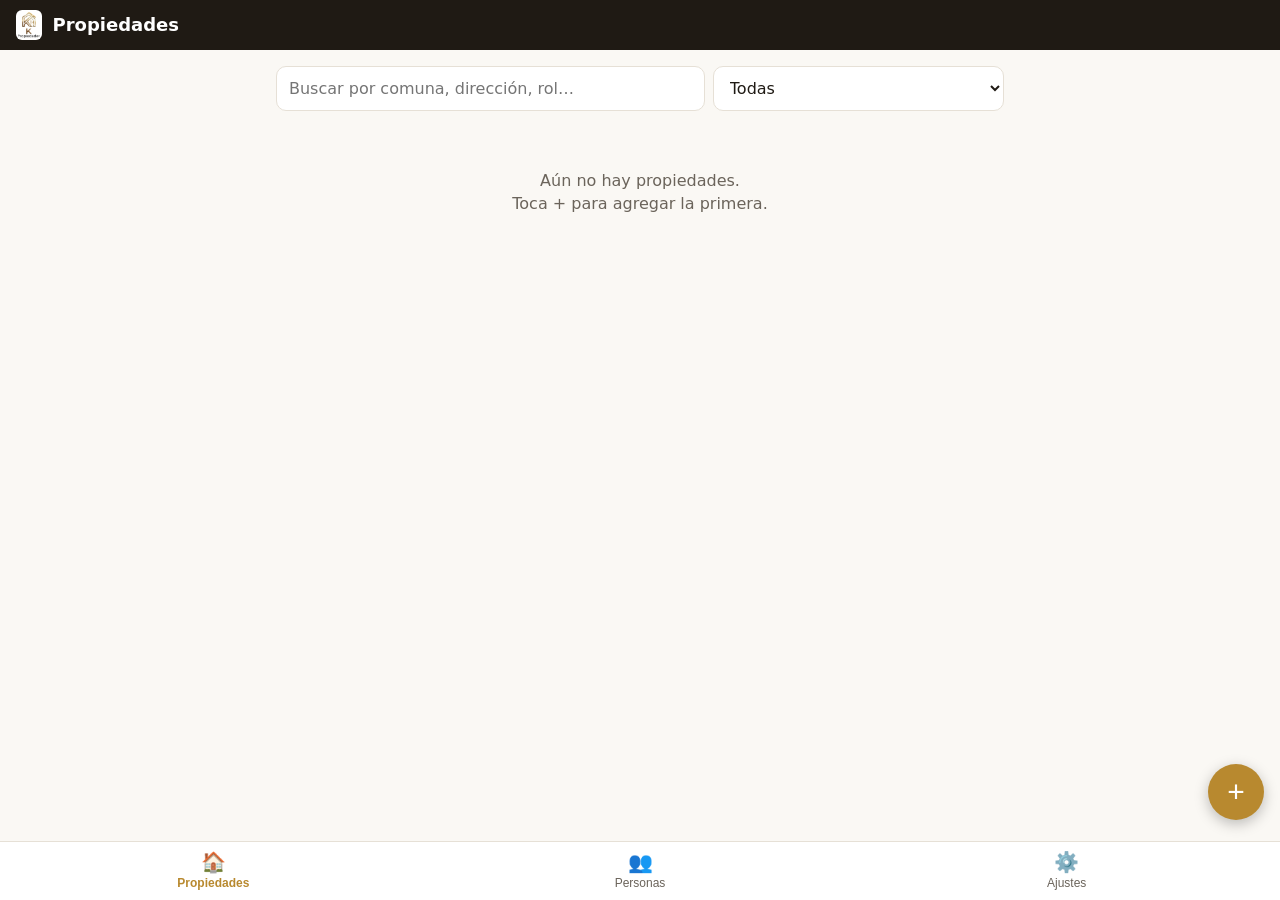
==== index.html @ ad6796ce "Primera versión de la app K Propiedades (PWA) Propiedades, personas, fotos con marca de agua automát" ====
<!doctype html>
<html lang="es-CL">
<head>
  <meta charset="utf-8">
  <meta name="viewport" content="width=device-width, initial-scale=1, viewport-fit=cover">
  <meta name="theme-color" content="#1f1a14">
  <title>K Propiedades</title>
  <link rel="manifest" href="manifest.webmanifest">
  <link rel="icon" href="icons/icon-192.png">
  <link rel="apple-touch-icon" href="icons/icon-192.png">
  <link rel="stylesheet" href="styles.css">
</head>
<body>
  <header class="top">
    <button id="atras" class="icon-btn" aria-label="Volver" hidden>‹</button>
    <img src="logo.png" alt="" class="top-logo">
    <h1 id="titulo">Propiedades</h1>
  </header>
  <main id="vista"></main>
  <nav class="tabs">
    <button data-tab="propiedades" class="activo">🏠<span>Propiedades</span></button>
    <button data-tab="personas">👥<span>Personas</span></button>
    <button data-tab="ajustes">⚙️<span>Ajustes</span></button>
  </nav>
  <div id="aviso" class="aviso" hidden></div>
  <script src="app.js"></script>
</body>
</html>
---- styles.css ----
:root {
  --oro: #b8892f; --oro-2: #8f6a22; --oro-claro: #f6eedc;
  --tinta: #1f1a14; --gris: #6b645b; --linea: #e6e0d6;
  --fondo: #faf8f4; --tarjeta: #ffffff; --peligro: #b3261e;
}
@media (prefers-color-scheme: dark) {
  :root { --tinta: #f2ede4; --gris: #b3aa9d; --linea: #3a342c; --fondo: #15120e; --tarjeta: #221d17; --oro-claro: #3a2f1c; }
}
* { box-sizing: border-box; }
html, body { margin: 0; }
body {
  font: 16px/1.45 system-ui, -apple-system, "Segoe UI", Roboto, sans-serif;
  background: var(--fondo); color: var(--tinta);
  padding-bottom: calc(68px + env(safe-area-inset-bottom));
}
.top {
  position: sticky; top: 0; z-index: 5; display: flex; align-items: center; gap: 10px;
  padding: 10px 16px; padding-top: calc(10px + env(safe-area-inset-top));
  background: #1f1a14; color: #fff;
}
.top h1 { font-size: 18px; margin: 0; font-weight: 600; flex: 1; white-space: nowrap; overflow: hidden; text-overflow: ellipsis; }
.top-logo { height: 30px; background: #fff; border-radius: 6px; padding: 2px; }
.icon-btn { background: none; border: 0; color: #fff; font-size: 30px; line-height: 1; padding: 0 6px 4px 0; }
main { padding: 16px; max-width: 760px; margin: 0 auto; }
.tabs {
  position: fixed; bottom: 0; left: 0; right: 0; display: flex; z-index: 5;
  background: var(--tarjeta); border-top: 1px solid var(--linea); padding-bottom: env(safe-area-inset-bottom);
}
.tabs button {
  flex: 1; border: 0; background: none; padding: 8px 0 10px; font-size: 20px; color: var(--gris);
  display: flex; flex-direction: column; align-items: center; gap: 2px;
}
.tabs button span { font-size: 12px; }
.tabs button.activo { color: var(--oro); font-weight: 600; }
.barra { display: flex; gap: 8px; margin-bottom: 12px; }
input, select, textarea {
  width: 100%; font: inherit; color: var(--tinta); background: var(--tarjeta);
  border: 1px solid var(--linea); border-radius: 10px; padding: 10px 12px;
}
textarea { min-height: 80px; resize: vertical; }
label { display: block; font-size: 13px; color: var(--gris); margin: 12px 0 4px; }
.fila { display: grid; grid-template-columns: 1fr 1fr; gap: 0 10px; }
.btn {
  display: inline-flex; align-items: center; justify-content: center; gap: 6px;
  font: inherit; font-weight: 600; border: 0; border-radius: 10px; padding: 11px 16px;
  background: var(--oro); color: #fff; text-decoration: none; cursor: pointer;
}
.btn.sec { background: var(--oro-claro); color: var(--tinta); }
.btn.peligro { background: none; color: var(--peligro); border: 1px solid var(--peligro); }
.btn.ancho { width: 100%; margin-top: 10px; }
.btn.chico { padding: 7px 12px; font-size: 14px; }
.lista { display: flex; flex-direction: column; gap: 10px; }
.tarjeta {
  background: var(--tarjeta); border: 1px solid var(--linea); border-radius: 14px; overflow: hidden;
  display: flex; gap: 12px; padding: 10px; text-align: left; font: inherit; color: inherit; width: 100%;
}
.tarjeta img, .tarjeta .sinfoto {
  width: 84px; height: 84px; border-radius: 10px; object-fit: cover; flex: none;
  background: var(--oro-claro); display: grid; place-items: center; font-size: 30px;
}
.tarjeta .info { min-width: 0; flex: 1; }
.tarjeta h3 { margin: 0 0 2px; font-size: 16px; }
.sub { color: var(--gris); font-size: 14px; }
.chip { display: inline-block; font-size: 12px; padding: 2px 8px; border-radius: 99px; background: var(--oro-claro); margin: 4px 4px 0 0; }
.chip.oro { background: var(--oro); color: #fff; }
.seccion { background: var(--tarjeta); border: 1px solid var(--linea); border-radius: 14px; padding: 14px; margin-bottom: 14px; }
.seccion h2 { font-size: 16px; margin: 0 0 8px; display: flex; justify-content: space-between; align-items: center; gap: 8px; }
.datos { display: grid; grid-template-columns: auto 1fr; gap: 4px 12px; font-size: 15px; }
.datos dt { color: var(--gris); }
.datos dd { margin: 0; }
.galeria { display: grid; grid-template-columns: repeat(3, 1fr); gap: 6px; }
.galeria .item { position: relative; aspect-ratio: 3/4; border-radius: 8px; overflow: hidden; background: #000; }
.galeria img, .galeria video { width: 100%; height: 100%; object-fit: cover; display: block; }
.galeria .marca { position: absolute; left: 4px; top: 4px; font-size: 10px; background: rgba(0,0,0,.6); color: #fff; padding: 1px 5px; border-radius: 4px; }
.galeria .sel { position: absolute; right: 4px; top: 4px; width: 24px; height: 24px; accent-color: var(--oro); }
.docs { list-style: none; padding: 0; margin: 0; }
.docs li { display: flex; align-items: center; gap: 8px; padding: 8px 0; border-top: 1px solid var(--linea); }
.docs li:first-child { border-top: 0; }
.docs .nom { flex: 1; min-width: 0; overflow: hidden; text-overflow: ellipsis; white-space: nowrap; }
.vacio { color: var(--gris); text-align: center; padding: 30px 10px; }
.acciones { display: flex; flex-wrap: wrap; gap: 8px; }
.fab {
  position: fixed; right: 16px; bottom: calc(80px + env(safe-area-inset-bottom)); z-index: 4;
  width: 56px; height: 56px; border-radius: 50%; border: 0; background: var(--oro); color: #fff;
  font-size: 30px; box-shadow: 0 4px 14px rgba(0,0,0,.25);
}
.aviso {
  position: fixed; left: 16px; right: 16px; bottom: calc(84px + env(safe-area-inset-bottom)); z-index: 9;
  background: var(--tinta); color: var(--fondo); padding: 12px 14px; border-radius: 10px; text-align: center;
}
.visor { position: fixed; inset: 0; background: rgba(0,0,0,.92); z-index: 20; display: flex; flex-direction: column; }
.visor .cuerpo { flex: 1; display: grid; place-items: center; min-height: 0; }
.visor img, .visor video { max-width: 100%; max-height: 100%; }
.visor .pie { display: flex; gap: 8px; padding: 12px 16px calc(12px + env(safe-area-inset-bottom)); flex-wrap: wrap; }
.visor .pie .btn { flex: 1; }
.check { display: flex; align-items: center; gap: 8px; margin-top: 12px; font-size: 15px; color: var(--tinta); }
.check input { width: 20px; height: 20px; accent-color: var(--oro); }
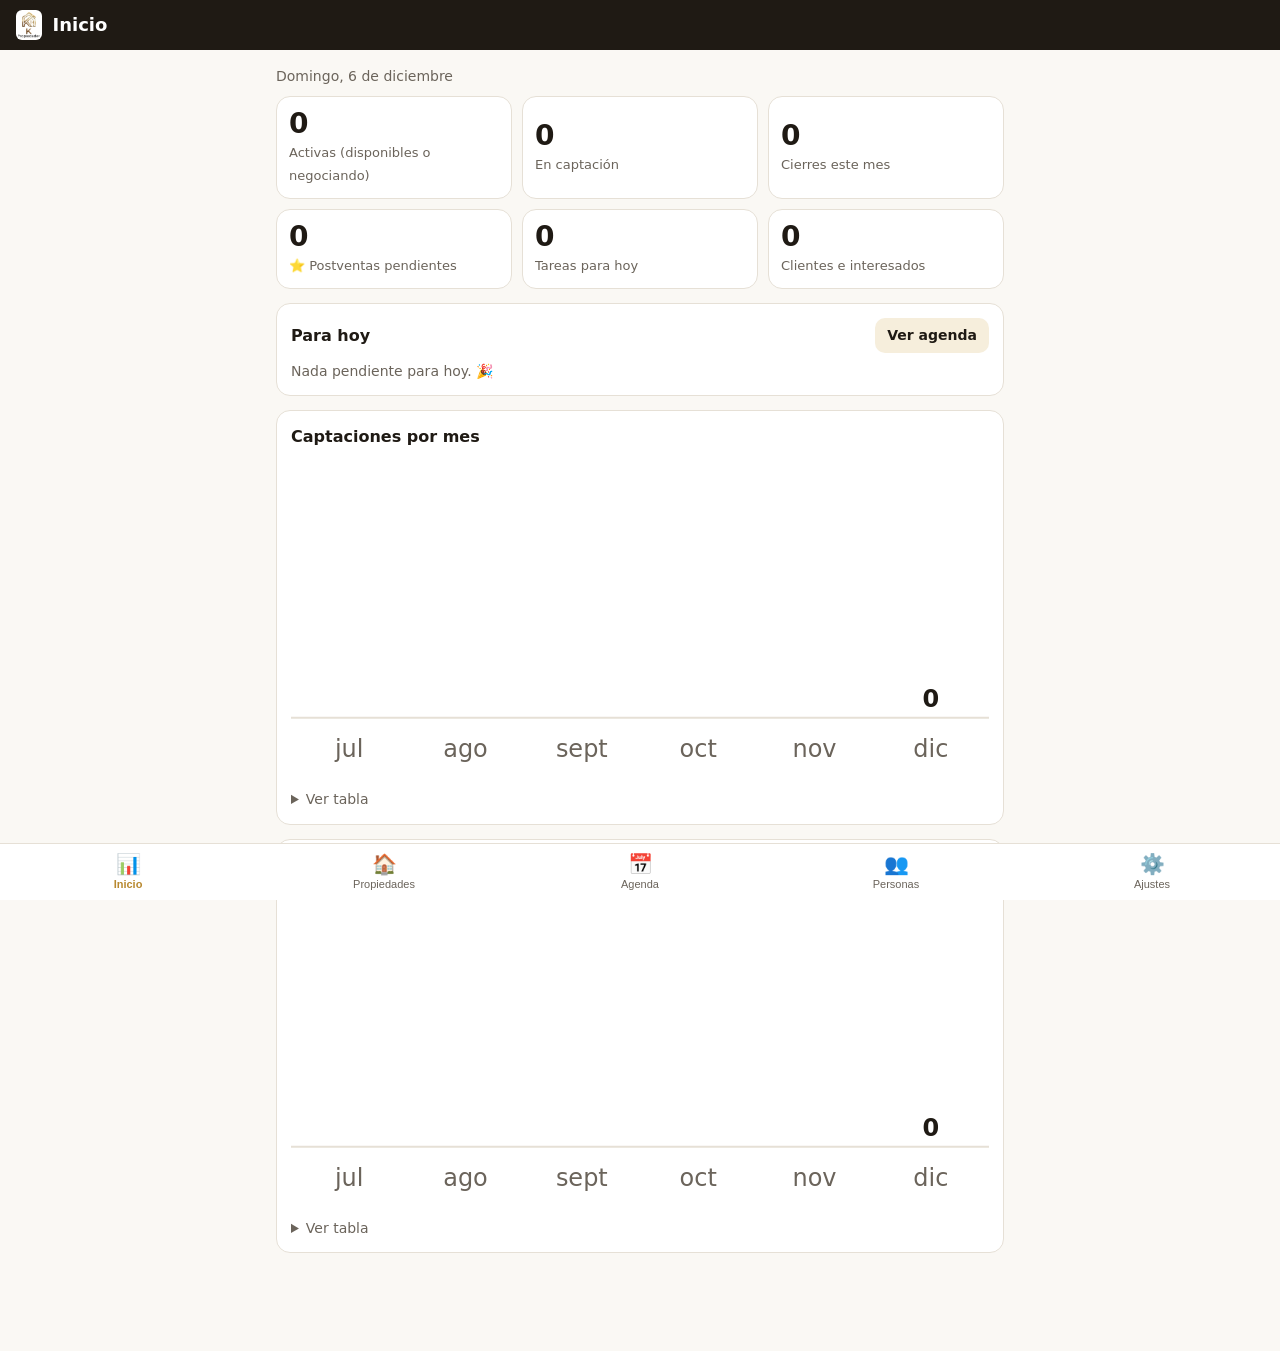
==== commit 354a82aa: "Panel de inicio, agenda y ficha con código y UF - Pestaña Inicio con indicadores, tareas de hoy y gr" ====
--- a/index.html
+++ b/index.html
@@ -14,11 +14,13 @@
   <header class="top">
     <button id="atras" class="icon-btn" aria-label="Volver" hidden>‹</button>
     <img src="logo.png" alt="" class="top-logo">
-    <h1 id="titulo">Propiedades</h1>
+    <h1 id="titulo">Inicio</h1>
   </header>
   <main id="vista"></main>
   <nav class="tabs">
-    <button data-tab="propiedades" class="activo">🏠<span>Propiedades</span></button>
+    <button data-tab="inicio" class="activo">📊<span>Inicio</span></button>
+    <button data-tab="propiedades">🏠<span>Propiedades</span></button>
+    <button data-tab="agenda">📅<span>Agenda</span></button>
     <button data-tab="personas">👥<span>Personas</span></button>
     <button data-tab="ajustes">⚙️<span>Ajustes</span></button>
   </nav>
--- a/styles.css
+++ b/styles.css
@@ -95,3 +95,87 @@
 .visor .pie .btn { flex: 1; }
 .check { display: flex; align-items: center; gap: 8px; margin-top: 12px; font-size: 15px; color: var(--tinta); }
 .check input { width: 20px; height: 20px; accent-color: var(--oro); }
+.chip.verde { background: #dff3e4; color: #1d5e30; }
+.chip.amarillo { background: #fdf0c9; color: #7a5a00; }
+.chip.azul { background: #dde8f8; color: #1f4b8a; }
+.chip.estrella { background: #fff4cc; color: #7a5a00; font-weight: 600; border: 1px solid #e8c95a; }
+@media (prefers-color-scheme: dark) {
+  .chip.verde { background: #1e3a26; color: #a6e0b5; }
+  .chip.amarillo { background: #3d3214; color: #f3d97c; }
+  .chip.azul { background: #1d2c44; color: #a9c5f0; }
+  .chip.estrella { background: #3d3214; color: #f3d97c; }
+}
+.estados { display: grid; grid-template-columns: repeat(3, 1fr); gap: 4px; margin-top: 12px; background: var(--fondo); border: 1px solid var(--linea); border-radius: 10px; padding: 3px; }
+.estados button { font: inherit; font-size: 13px; border: 0; background: none; color: var(--tinta); padding: 8px 2px; border-radius: 8px; }
+.estados button.activo { background: var(--oro); color: #fff; font-weight: 600; }
+.resumen { display: flex; flex-wrap: wrap; gap: 6px 14px; font-size: 13px; color: var(--gris); margin: -4px 0 12px; }
+.resumen b { color: var(--tinta); }
+.postventa { border-color: #e8c95a; }
+.chip.gris { background: #ecebe8; color: #4d4943; }
+.chip.morado { background: #ece3f7; color: #5b3a87; }
+@media (prefers-color-scheme: dark) {
+  .chip.gris { background: #34302b; color: #d6d0c7; }
+  .chip.morado { background: #33284a; color: #cdb8ee; }
+}
+.captacion { border-color: #c9b6ea; }
+[hidden] { display: none !important; }
+.check input { flex: none; }
+.galeria .portada { position: absolute; left: 4px; bottom: 4px; font-size: 10px; background: var(--oro); color: #fff; padding: 1px 6px; border-radius: 4px; }
+
+/* ---- Tarjeta de propiedad estilo ficha ---- */
+.ficha-prop { display: block; width: 100%; padding: 0; text-align: left; font: inherit; color: inherit; cursor: pointer;
+  background: var(--tarjeta); border: 1px solid var(--linea); border-radius: 16px; overflow: hidden; }
+.fp-foto { position: relative; aspect-ratio: 16/9; background: var(--oro-claro); display: grid; place-items: center; font-size: 40px; }
+.fp-foto img { position: absolute; inset: 0; width: 100%; height: 100%; object-fit: cover; }
+.fp-op { position: absolute; left: 10px; top: 10px; background: var(--oro); color: #fff; font-size: 13px; font-weight: 600; padding: 3px 10px; border-radius: 99px; }
+.fp-cuerpo { padding: 10px 14px 14px; }
+.fp-chips { margin-top: -4px; }
+.fp-cuerpo h3 { margin: 6px 0 2px; font-size: 17px; }
+.fp-precio { display: flex; align-items: baseline; flex-wrap: wrap; gap: 4px 10px; margin-top: 8px; padding: 8px 10px; background: var(--fondo); border-radius: 10px; }
+.fp-precio b { font-size: 18px; }
+.fp-precio span { color: var(--gris); font-size: 14px; }
+.fp-specs { display: grid; grid-template-columns: repeat(4, 1fr); gap: 4px; margin-top: 8px; text-align: center; }
+.fp-specs b { display: block; font-size: 15px; }
+.fp-specs small { color: var(--gris); font-size: 11px; }
+.fp-corredor { margin-top: 10px; padding-top: 8px; border-top: 1px solid var(--linea); font-size: 14px; }
+.fp-corredor small { color: var(--gris); }
+.chip.codigo { background: var(--tinta); color: var(--fondo); font-variant-numeric: tabular-nums; }
+
+/* ---- Panel ---- */
+.tiles { display: grid; grid-template-columns: repeat(2, 1fr); gap: 10px; margin-bottom: 14px; }
+@media (min-width: 620px) { .tiles { grid-template-columns: repeat(3, 1fr); } }
+.tile { text-align: left; font: inherit; color: inherit; background: var(--tarjeta); border: 1px solid var(--linea); border-radius: 14px; padding: 12px; cursor: pointer; }
+.tile b { display: block; font-size: 28px; line-height: 1.1; font-variant-numeric: tabular-nums; }
+.tile span { color: var(--gris); font-size: 13px; }
+.g-caja { position: relative; }
+.g-caja svg { width: 100%; height: auto; display: block; overflow: visible; }
+.g-barra { fill: var(--oro); }
+.g-col.activa .g-barra { fill: var(--oro-2); }
+.g-base { stroke: var(--linea); stroke-width: 1; }
+.g-eje { fill: var(--gris); font-size: 11px; text-anchor: middle; }
+.g-valor { fill: var(--tinta); font-size: 11px; font-weight: 600; text-anchor: middle; }
+.g-col { cursor: pointer; outline: none; }
+.g-tip { position: absolute; top: -6px; width: 120px; text-align: center; background: var(--tinta); color: var(--fondo); font-size: 12px; padding: 4px 6px; border-radius: 6px; pointer-events: none; }
+.g-tabla { width: 100%; border-collapse: collapse; font-size: 14px; margin-top: 6px; }
+.g-tabla td { padding: 4px 0; border-top: 1px solid var(--linea); }
+.g-tabla td:last-child { text-align: right; }
+details summary { cursor: pointer; margin-top: 6px; }
+
+/* ---- Agenda ---- */
+.semana-top { display: flex; justify-content: space-between; align-items: center; }
+.dias { display: grid; grid-template-columns: repeat(7, 1fr); gap: 4px; margin-top: 10px; }
+.dias button { font: inherit; color: var(--tinta); background: none; border: 0; border-radius: 10px; padding: 6px 0; display: flex; flex-direction: column; align-items: center; }
+.dias small { color: var(--gris); font-size: 11px; text-transform: capitalize; }
+.dias b { font-size: 17px; }
+.dias i { font-style: normal; color: var(--oro); font-size: 12px; height: 12px; line-height: 12px; letter-spacing: 1px; }
+.dias button.hoy b { color: var(--oro); }
+.dias button.activo { background: var(--oro); }
+.dias button.activo small, .dias button.activo b, .dias button.activo i { color: #fff; }
+.dia-titulo { font-size: 16px; margin: 4px 0 10px; }
+.tarea { display: flex; gap: 10px; align-items: flex-start; background: var(--tarjeta); border: 1px solid var(--linea); border-radius: 12px; padding: 10px; }
+.tarea input { width: 22px; height: 22px; margin-top: 2px; accent-color: var(--oro); flex: none; }
+.tarea-info { flex: 1; min-width: 0; text-align: left; font: inherit; color: inherit; background: none; border: 0; padding: 0; cursor: pointer; }
+.tarea.hecha .tarea-info { opacity: .55; text-decoration: line-through; }
+#hoyLista { display: flex; flex-direction: column; gap: 8px; }
+.tabs button span { font-size: 11px; }
+.fp-foto.vacia { aspect-ratio: 16/5; font-size: 30px; }
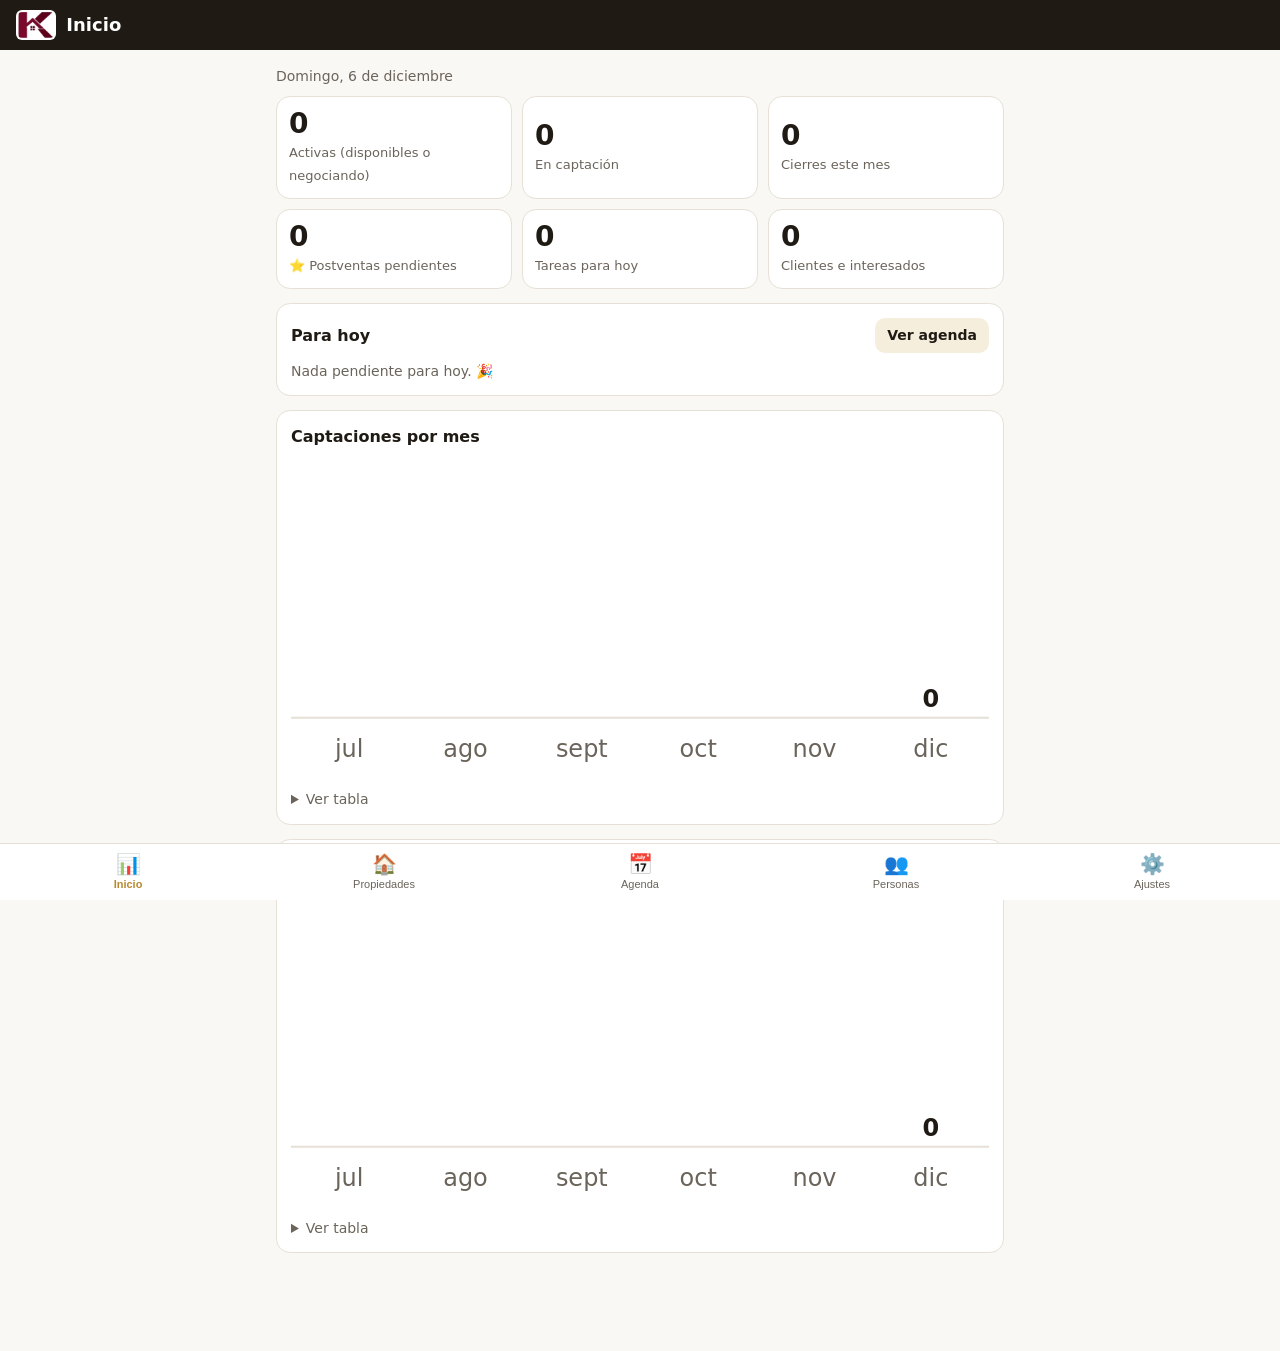
==== commit a74a96b3: "Logo nuevo de K Propiedades en app, vitrina, íconos, sticker y marca de agua La marca de agua usa el" ====
--- a/index.html
+++ b/index.html
@@ -13,7 +13,7 @@
 <body>
   <header class="top">
     <button id="atras" class="icon-btn" aria-label="Volver" hidden>‹</button>
-    <img src="logo.png" alt="" class="top-logo">
+    <img src="marca.png" alt="" class="top-logo">
     <h1 id="titulo">Inicio</h1>
   </header>
   <main id="vista"></main>
--- a/styles.css
+++ b/styles.css
@@ -134,11 +134,14 @@
 .fp-precio { display: flex; align-items: baseline; flex-wrap: wrap; gap: 4px 10px; margin-top: 8px; padding: 8px 10px; background: var(--fondo); border-radius: 10px; }
 .fp-precio b { font-size: 18px; }
 .fp-precio span { color: var(--gris); font-size: 14px; }
+.fp-precio small { font-size: 12px; font-weight: 700; text-transform: uppercase; color: var(--gris); min-width: 62px; }
 .fp-specs { display: grid; grid-template-columns: repeat(4, 1fr); gap: 4px; margin-top: 8px; text-align: center; }
 .fp-specs b { display: block; font-size: 15px; }
 .fp-specs small { color: var(--gris); font-size: 11px; }
 .fp-corredor { margin-top: 10px; padding-top: 8px; border-top: 1px solid var(--linea); font-size: 14px; }
 .fp-corredor small { color: var(--gris); }
+.corr-fila { padding: 8px 0; border-top: 1px solid var(--linea); }
+.corr-fila input { margin-top: 6px; }
 .chip.codigo { background: var(--tinta); color: var(--fondo); font-variant-numeric: tabular-nums; }
 
 /* ---- Panel ---- */
@@ -179,3 +182,26 @@
 #hoyLista { display: flex; flex-direction: column; gap: 8px; }
 .tabs button span { font-size: 11px; }
 .fp-foto.vacia { aspect-ratio: 16/5; font-size: 30px; }
+
+/* Vista tabla de propiedades */
+.modo-vista { display: flex; gap: 8px; align-items: center; justify-content: space-between; margin: 0 0 10px; }
+.modo-vista .seg { display: inline-flex; border: 1px solid var(--linea); border-radius: 10px; overflow: hidden; }
+.modo-vista .seg button { font: inherit; font-size: 14px; border: 0; background: var(--tarjeta); color: var(--tinta); padding: 8px 12px; }
+.modo-vista .seg button.activo { background: var(--oro); color: #fff; }
+.modo-vista .btn { padding: 8px 12px; font-size: 14px; }
+.tabla-envoltura { overflow: auto; max-height: 70vh; border: 1px solid var(--linea); border-radius: 10px; background: var(--tarjeta); }
+.tabla-datos { border-collapse: separate; border-spacing: 0; font-size: 13px; white-space: nowrap; }
+.tabla-datos th, .tabla-datos td { padding: 7px 10px; border-bottom: 1px solid var(--linea); border-right: 1px solid var(--linea); text-align: left; }
+.tabla-datos th { position: sticky; top: 0; z-index: 2; background: var(--oro-claro, #f6eedc); font-weight: 600; cursor: pointer; user-select: none; }
+.tabla-datos td:first-child, .tabla-datos th:first-child { position: sticky; left: 0; z-index: 1; background: var(--tarjeta); font-weight: 600; }
+.tabla-datos th:first-child { z-index: 3; background: var(--oro-claro, #f6eedc); }
+.tabla-datos td:nth-child(2) { max-width: 180px; overflow: hidden; text-overflow: ellipsis; }
+.tabla-datos tbody tr { cursor: pointer; }
+.tabla-datos tbody tr:nth-child(even) td { background: color-mix(in srgb, var(--tarjeta) 94%, var(--tinta)); }
+.tabla-datos tbody tr:hover td { background: color-mix(in srgb, var(--tarjeta) 85%, var(--oro)); }
+.mapa { margin: 10px 0; }
+.mapa iframe { width: 100%; height: 240px; border: 1px solid var(--linea); border-radius: 12px; display: block; margin-bottom: 8px; }
+
+main.ancha { max-width: 1400px; }
+.corr-cab { display: flex; justify-content: space-between; align-items: center; }
+.corr-cab .btn { padding: 4px 10px; font-size: 13px; }
